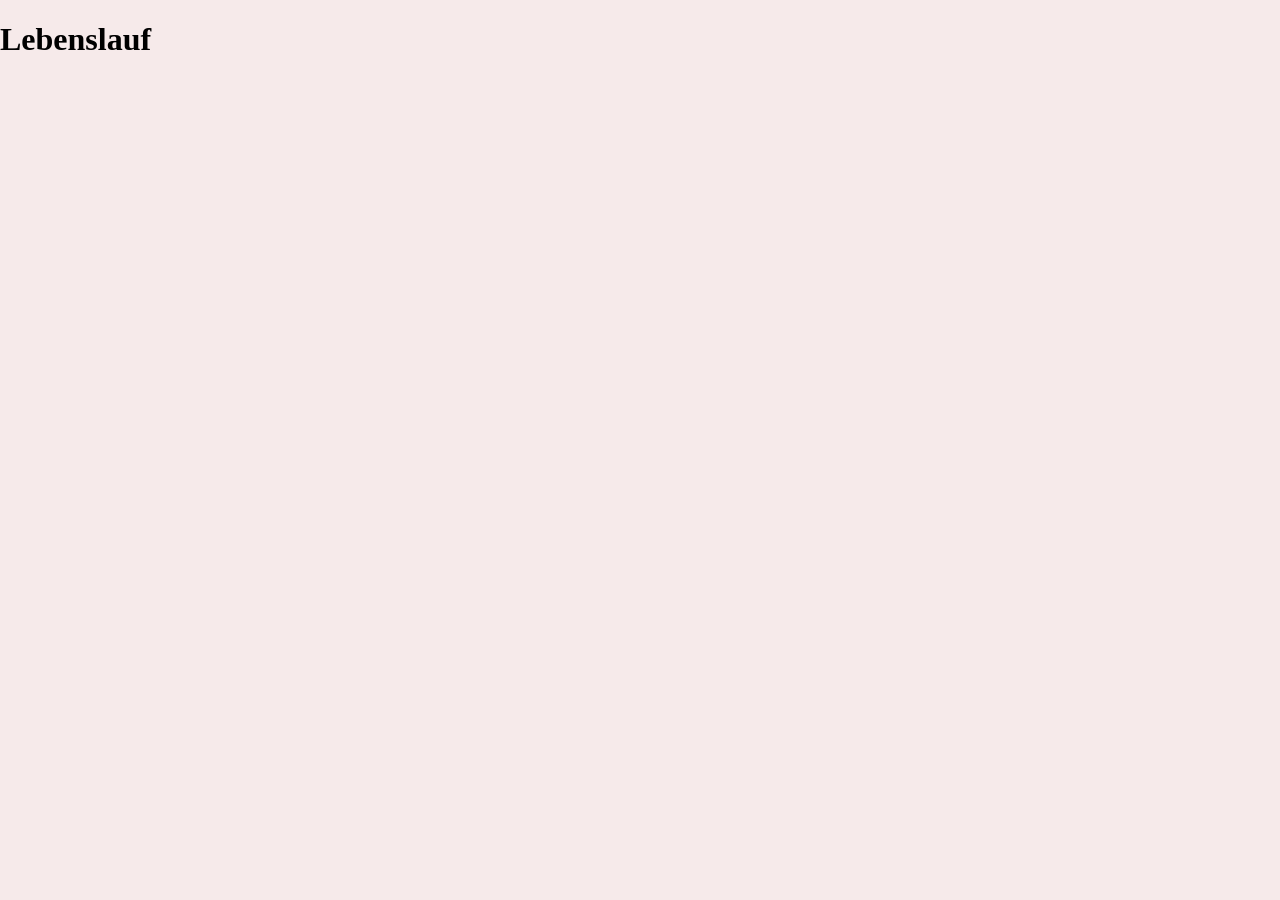
==== lebenslauf.html @ 899abc7a "Initial commit" ====
<!DOCTYPE html>
<html lang="de">

<head>
    <meta charset="UTF-8">
    <meta name="viewport" content="width=device-width, initial-scale=1.0">
    <title>Emily Tholema – Portfolio</title>
    <link rel="stylesheet" href="style.css">
</head>

<body>
    <h1>Lebenslauf</h1>
</body>
---- style.css ----
body {
    margin: 0;
    background-color: #F6EAEA;
    overflow: hidden;
}

.scene {
    position: relative;
    width: 100%;
    height: 100vh;
    overflow: hidden;
}

.scene img {
    position: absolute;
}

.regal {
    width: 380px;
    left: 80px;
    bottom: 235px;
    z-index: 2;
}

.pflanze {
    width: 100px;
    top: 50px;
    left: 30%;
    z-index: 4;
}

.pinnwand {
    width: 400px;
    right: 150px;
    top: 75px;
    z-index: 1;
}

.lebenslauf {
    width: 90px;
    right: 420px;
    top: 100px;
    z-index: 3;
}

.uni {
    width: 200px;
    right: 170px;
    top: 235px;
    z-index: 3;
}

.screen {
    width: 310px;
    left: 45%;
    bottom: 220px;
    z-index: 2;
}

.line {
    position: absolute;
    left: 0;
    right: 0;
    top: 59%;
    height: 2px;
    background-color: #3a3333;
    z-index: 0;
}

.tisch {
    position: absolute;
    left: 590px;
    right: 430px;
    bottom: 213px;
    height: 8px;
    background-color: rgba(113, 76, 57, 0.6);
    border-radius: 10px;
    z-index: 1;
}
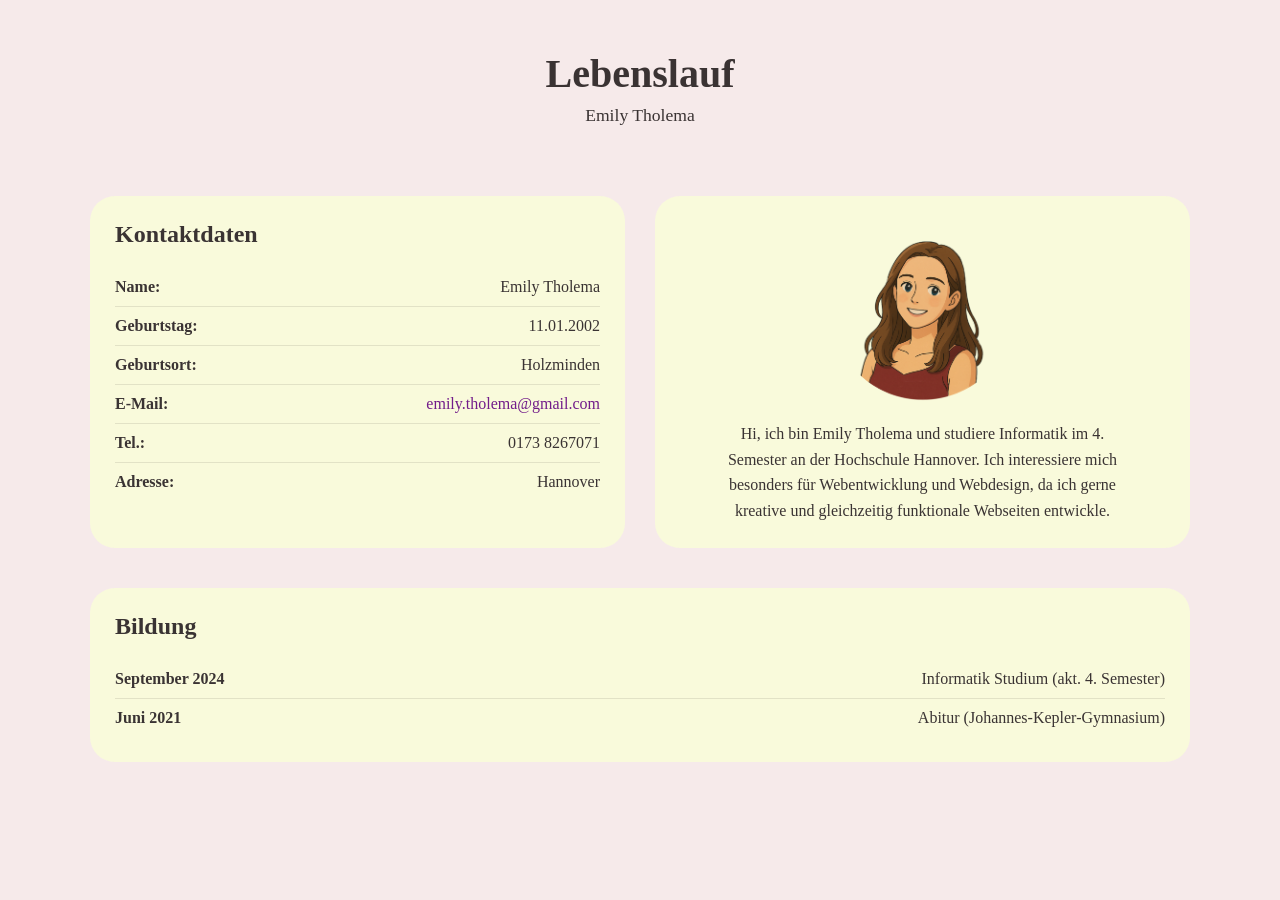
==== commit 54b7c636: "update" ====
--- a/lebenslauf.html
+++ b/lebenslauf.html
@@ -1,13 +1,74 @@
 <!DOCTYPE html>
 <html lang="de">
-
 <head>
     <meta charset="UTF-8">
     <meta name="viewport" content="width=device-width, initial-scale=1.0">
     <title>Emily Tholema – Portfolio</title>
     <link rel="stylesheet" href="style.css">
 </head>
+<body class="lebenslauf-seite">
 
-<body>
-    <h1>Lebenslauf</h1>
-</body>+    <header class="header-lebenslauf">
+        <h1>Lebenslauf</h1>
+        <p>Emily Tholema</p>
+    </header>
+
+    <section class="container-oben">
+        <div class="karte kontaktdaten">
+            <h2>Kontaktdaten</h2>
+
+            <div class="kontakt-zeile">
+                <p class="label">Name:</p>
+                <p>Emily Tholema</p>
+            </div>
+
+            <div class="kontakt-zeile">
+                <p class="label">Geburtstag:</p>
+                <p>11.01.2002</p>
+            </div>
+
+            <div class="kontakt-zeile">
+                <p class="label">Geburtsort:</p>
+                <p>Holzminden</p>
+            </div>
+
+            <div class="kontakt-zeile">
+                <p class="label">E-Mail:</p>
+                <a href="mailto:emily.tholema@gmail.com">emily.tholema@gmail.com</a>
+            </div>
+
+            <div class="kontakt-zeile">
+                <p class="label">Tel.:</p>
+                <p>0173 8267071</p>
+            </div>
+
+            <div class="kontakt-zeile">
+                <p class="label">Adresse:</p>
+                <address>Hannover</address>
+            </div>
+        </div>
+
+        <div class="karte profil-box">
+            <img src="./images/Emily.png" alt="Cartoon-Bild von Emily">
+            <p>
+                Hi, ich bin Emily Tholema und studiere Informatik im 4. Semester an der Hochschule Hannover.
+                Ich interessiere mich besonders für Webentwicklung und Webdesign, da ich gerne kreative und gleichzeitig funktionale Webseiten entwickle.
+            </p>
+        </div>
+    </section>
+
+    <section class="bildung">
+        <h2>Bildung</h2>
+        <div class="kontakt-zeile">
+            <p class="label">September 2024</p>
+            <p>Informatik Studium (akt. 4. Semester)</p>
+        </div>
+        <div class="kontakt-zeile">
+            <p class="label">Juni 2021</p>
+            <p>Abitur (Johannes-Kepler-Gymnasium)</p>
+        </div>
+
+    </section>
+
+</body>
+</html>
--- a/style.css
+++ b/style.css
@@ -1,79 +1,236 @@
+/* Allgemein */
 body {
     margin: 0;
     background-color: #F6EAEA;
+    font-family: "Kannada MN", serif;
+    color: #3a3333;
+}
+
+h1, h2, p {
+    margin: 0;
+}
+
+a {
+    color: rgba(114, 28, 138, 1);
+    text-decoration: none;
+}
+
+a:hover {
+    text-decoration: underline;
+}
+
+/* Main-Page*/
+.home {
     overflow: hidden;
+}
+
+.container {
+    width: 100%;
+    height: 100vh;
+    display: flex;
+    justify-content: center;
+    align-items: center;
 }
 
 .scene {
     position: relative;
-    width: 100%;
-    height: 100vh;
-    overflow: hidden;
-}
-
+    width: min(100vw, calc(100vh * 1200 / 700));
+    aspect-ratio: 1200 / 700;
+}
+
+/* alle Bilder */
 .scene img {
     position: absolute;
-}
-
+    height: auto;
+    max-width: 100%;
+    display: block;
+}
+
+/* Regal */
 .regal {
-    width: 380px;
-    left: 80px;
-    bottom: 235px;
+    width: 31%;
+    left: 4%;
+    bottom: 29%;
     z-index: 2;
 }
 
+/* Pflanze */
 .pflanze {
-    width: 100px;
-    top: 50px;
+    width: 8%;
+    top: 7%;
     left: 30%;
     z-index: 4;
 }
 
+/* Pinnwand */
 .pinnwand {
-    width: 400px;
-    right: 150px;
-    top: 75px;
+    width: 28%;
+    right: 7%;
+    top: 10%;
     z-index: 1;
 }
 
+/* Lebenslauf */
 .lebenslauf {
-    width: 90px;
-    right: 420px;
-    top: 100px;
+    width: 6%;
+    right: 26%;
+    top: 14%;
     z-index: 3;
 }
 
+/* Uni */
 .uni {
-    width: 200px;
-    right: 170px;
-    top: 235px;
+    width: 14%;
+    right: 8.5%;
+    top: 28%;
     z-index: 3;
 }
 
+/* Bildschirm */
 .screen {
-    width: 310px;
-    left: 45%;
-    bottom: 220px;
+    width: 25%;
+    left: 44%;
+    bottom: 25%;
     z-index: 2;
 }
 
+/* Linie */
 .line {
     position: absolute;
     left: 0;
     right: 0;
-    top: 59%;
-    height: 2px;
+    top: 60%;
+    height: 0.3%;
     background-color: #3a3333;
     z-index: 0;
 }
 
+/* Tisch */
 .tisch {
     position: absolute;
-    left: 590px;
-    right: 430px;
-    bottom: 213px;
-    height: 8px;
+    left: 40%;
+    right: 26%;
+    bottom: 24%;
+    height: 1%;
     background-color: rgba(113, 76, 57, 0.6);
     border-radius: 10px;
     z-index: 1;
 }
+
+/* Lebenslauf-Seite */
+.lebenslauf-seite {
+    overflow-x: hidden;
+}
+
+.lebenslauf-seite h2 {
+    margin-bottom: 20px;
+    font-size: 1.5rem;
+}
+
+/* Header */
+.header-lebenslauf {
+    text-align: center;
+    padding: 50px 20px 70px;
+}
+
+.header-lebenslauf h1 {
+    font-size: 2.5rem;
+    margin-bottom: 8px;
+}
+
+.header-lebenslauf p {
+    font-size: 1.1rem;
+}
+
+/* Oberer Bereich */
+.container-oben {
+    width: min(1100px, 90%);
+    margin: 0 auto 40px;
+    display: flex;
+    gap: 30px;
+    align-items: stretch;
+}
+
+/* Gemeinsamer Kartenstil */
+.karte {
+    background-color: rgba(250, 255, 214, 0.76);
+    border-radius: 25px;
+    padding: 25px;
+    box-sizing: border-box;
+}
+
+/* Linke Karte */
+.kontaktdaten {
+    flex: 1;
+}
+
+.kontakt-zeile {
+    display: flex;
+    justify-content: space-between;
+    gap: 20px;
+    padding: 10px 0;
+    border-bottom: 1px solid rgba(58, 51, 51, 0.12);
+}
+
+.kontakt-zeile:last-child {
+    border-bottom: none;
+}
+
+.label {
+    font-weight: bold;
+    min-width: 120px;
+}
+
+.kontaktdaten address {
+    font-style: normal;
+}
+
+/* Rechte Karte */
+.profil-box {
+    flex: 1;
+    display: flex;
+    flex-direction: column;
+    align-items: center;
+    text-align: center;
+}
+
+.profil-box img {
+    width: 180px;
+    height: 180px;
+    object-fit: cover;
+    border-radius: 50%;
+    margin-bottom: 20px;
+    display: block;
+}
+
+.profil-box p {
+    max-width: 420px;
+    line-height: 1.6;
+}
+
+/* Bildung */
+.bildung {
+    width: min(1100px, 90%);
+    margin: 0 auto 40px;
+    background-color: rgba(250, 255, 214, 0.76);
+    border-radius: 25px;
+    padding: 25px;
+    box-sizing: border-box;
+}
+
+
+/* Responsive */
+@media (max-width: 800px) {
+    .container-oben {
+        flex-direction: column;
+    }
+
+    .kontakt-zeile {
+        flex-direction: column;
+        gap: 6px;
+    }
+
+    .label {
+        min-width: unset;
+    }
+}
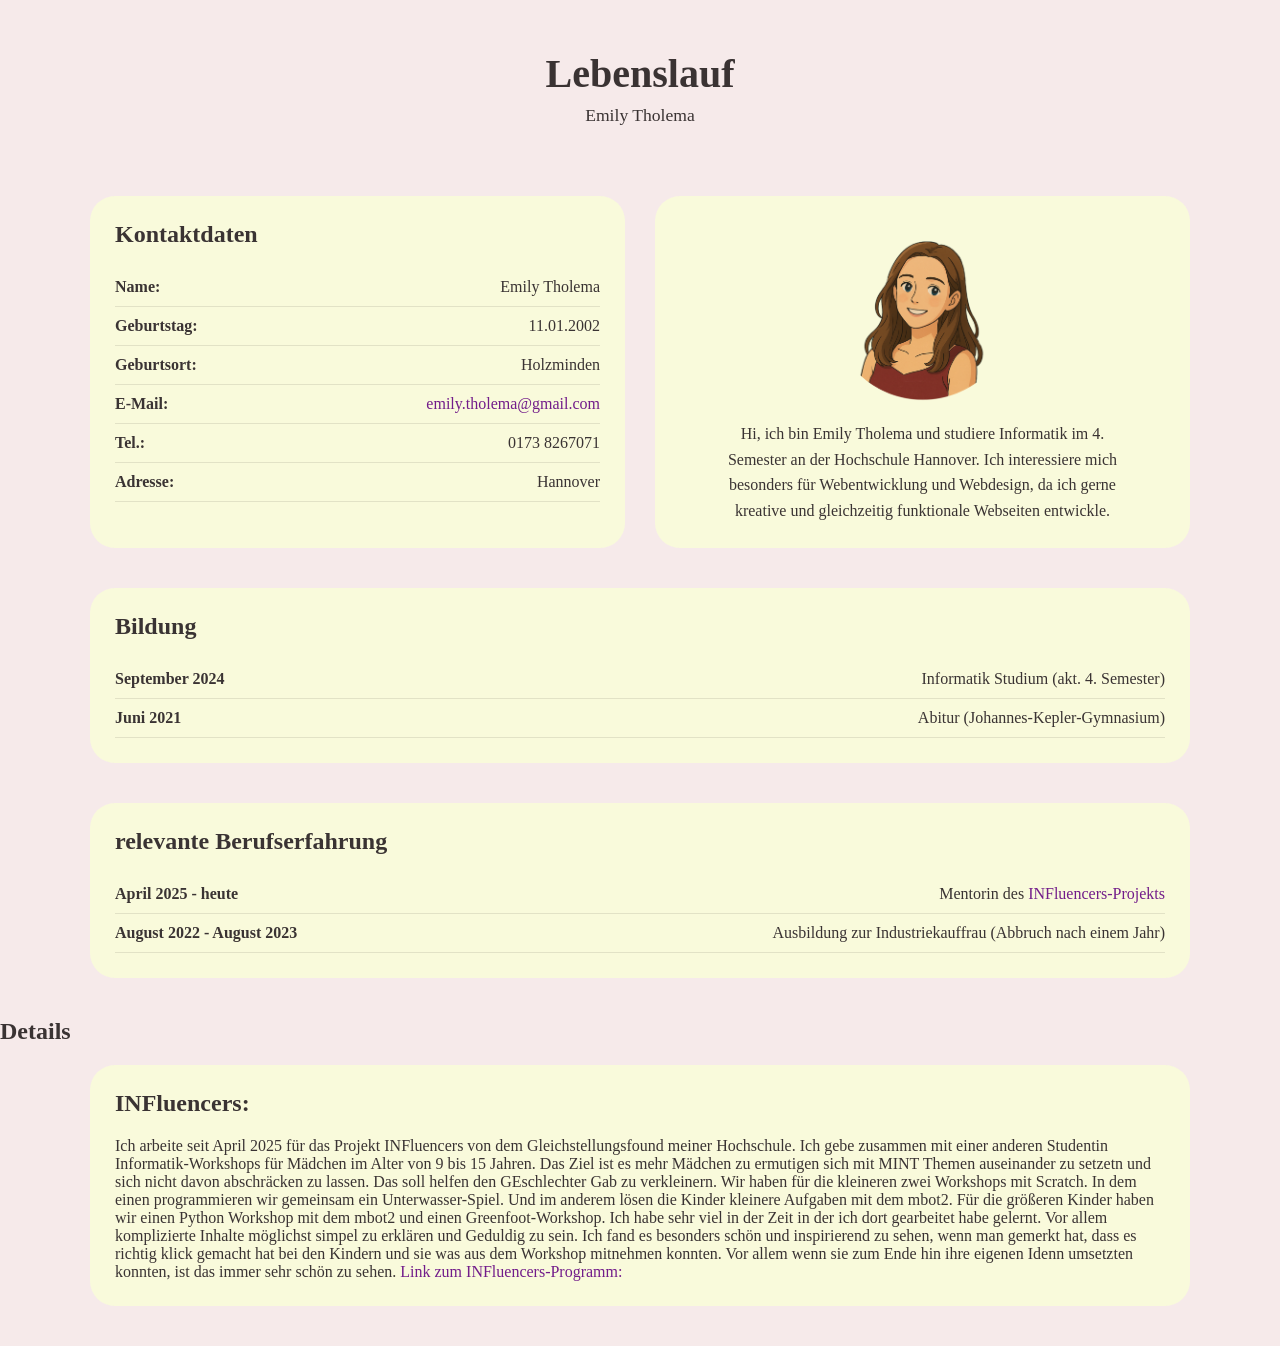
==== commit a0c00111: "update" ====
--- a/lebenslauf.html
+++ b/lebenslauf.html
@@ -17,32 +17,32 @@
         <div class="karte kontaktdaten">
             <h2>Kontaktdaten</h2>
 
-            <div class="kontakt-zeile">
+            <div class="lebenslauf-zeile">
                 <p class="label">Name:</p>
                 <p>Emily Tholema</p>
             </div>
 
-            <div class="kontakt-zeile">
+            <div class="lebenslauf-zeile">
                 <p class="label">Geburtstag:</p>
                 <p>11.01.2002</p>
             </div>
 
-            <div class="kontakt-zeile">
+            <div class="lebenslauf-zeile">
                 <p class="label">Geburtsort:</p>
                 <p>Holzminden</p>
             </div>
 
-            <div class="kontakt-zeile">
+            <div class="lebenslauf-zeile">
                 <p class="label">E-Mail:</p>
                 <a href="mailto:emily.tholema@gmail.com">emily.tholema@gmail.com</a>
             </div>
 
-            <div class="kontakt-zeile">
+            <div class="lebenslauf-zeile">
                 <p class="label">Tel.:</p>
                 <p>0173 8267071</p>
             </div>
 
-            <div class="kontakt-zeile">
+            <div class="lebenslauf-zeile">
                 <p class="label">Adresse:</p>
                 <address>Hannover</address>
             </div>
@@ -57,18 +57,55 @@
         </div>
     </section>
 
-    <section class="bildung">
+    <!-- Bildung -->
+    <section class="container-unten">
         <h2>Bildung</h2>
-        <div class="kontakt-zeile">
+        <div class="lebenslauf-zeile">
             <p class="label">September 2024</p>
             <p>Informatik Studium (akt. 4. Semester)</p>
         </div>
-        <div class="kontakt-zeile">
+        <div class="lebenslauf-zeile">
             <p class="label">Juni 2021</p>
             <p>Abitur (Johannes-Kepler-Gymnasium)</p>
         </div>
 
     </section>
 
+    <!-- Berufserfahrung -->
+     <section class="container-unten">
+        <h2>relevante Berufserfahrung</h2>
+        <div class="lebenslauf-zeile">
+            <p class="label">April 2025 - heute</p>
+            <p>Mentorin des <a href="#INFla">INFluencers-Projekts</a></p>
+        </div>
+        <div class="lebenslauf-zeile">
+            <p class="label">August 2022 - August 2023</p>
+            <p>Ausbildung zur Industriekauffrau (Abbruch nach einem Jahr)</p>
+        </div>
+     </section>
+
+     <!-- Details -->
+      <h2 class="details">Details</h2>
+      <section class="container-unten">
+        <h2>INFluencers:</h2>
+        <p>Ich arbeite seit April 2025 für das Projekt INFluencers von dem Gleichstellungsfound meiner Hochschule.
+
+Ich gebe zusammen mit einer anderen Studentin Informatik-Workshops für Mädchen im Alter von 9 bis 15 Jahren.
+Das Ziel ist es mehr Mädchen zu ermutigen sich mit MINT Themen auseinander zu setzetn und sich nicht davon abschräcken zu lassen.
+
+Das soll helfen den GEschlechter Gab zu verkleinern. 
+
+Wir haben für die kleineren zwei Workshops mit Scratch. In dem einen programmieren wir gemeinsam ein Unterwasser-Spiel. Und im anderem lösen die Kinder kleinere Aufgaben mit dem mbot2. 
+
+Für die größeren Kinder haben wir einen Python Workshop mit dem mbot2 und einen Greenfoot-Workshop.
+
+Ich habe sehr viel in der Zeit in der ich dort gearbeitet habe gelernt. Vor allem komplizierte Inhalte möglichst simpel zu erklären und Geduldig zu sein.
+
+Ich fand es besonders schön und inspirierend zu sehen, wenn man gemerkt hat, dass es richtig klick gemacht hat bei den Kindern und sie was aus dem Workshop mitnehmen konnten. Vor allem wenn sie zum Ende hin ihre eigenen Idenn umsetzten konnten, ist das immer sehr schön zu sehen.
+
+<a href="https://f4.hs-hannover.de/ueber-uns/initiativen/influencers-mentorinnenprogramm">Link zum INFluencers-Programm:</a></p>
+
+      </section>
+
 </body>
 </html>
--- a/style.css
+++ b/style.css
@@ -127,6 +127,14 @@
     font-size: 1.5rem;
 }
 
+.lebenslauf-zeile {
+    display: flex;
+    justify-content: space-between;
+    gap: 20px;
+    padding: 10px 0;
+    border-bottom: 1px solid rgba(58, 51, 51, 0.12);
+}
+
 /* Header */
 .header-lebenslauf {
     text-align: center;
@@ -164,13 +172,7 @@
     flex: 1;
 }
 
-.kontakt-zeile {
-    display: flex;
-    justify-content: space-between;
-    gap: 20px;
-    padding: 10px 0;
-    border-bottom: 1px solid rgba(58, 51, 51, 0.12);
-}
+
 
 .kontakt-zeile:last-child {
     border-bottom: none;
@@ -208,8 +210,8 @@
     line-height: 1.6;
 }
 
-/* Bildung */
-.bildung {
+/* Unterer Bereich */
+.container-unten {
     width: min(1100px, 90%);
     margin: 0 auto 40px;
     background-color: rgba(250, 255, 214, 0.76);
@@ -218,6 +220,12 @@
     box-sizing: border-box;
 }
 
+/* Details */
+.details > h2 {
+    text-align: center;
+    margin-top: 20px;
+}
+
 
 /* Responsive */
 @media (max-width: 800px) {
@@ -233,4 +241,5 @@
     .label {
         min-width: unset;
     }
-}+}
+
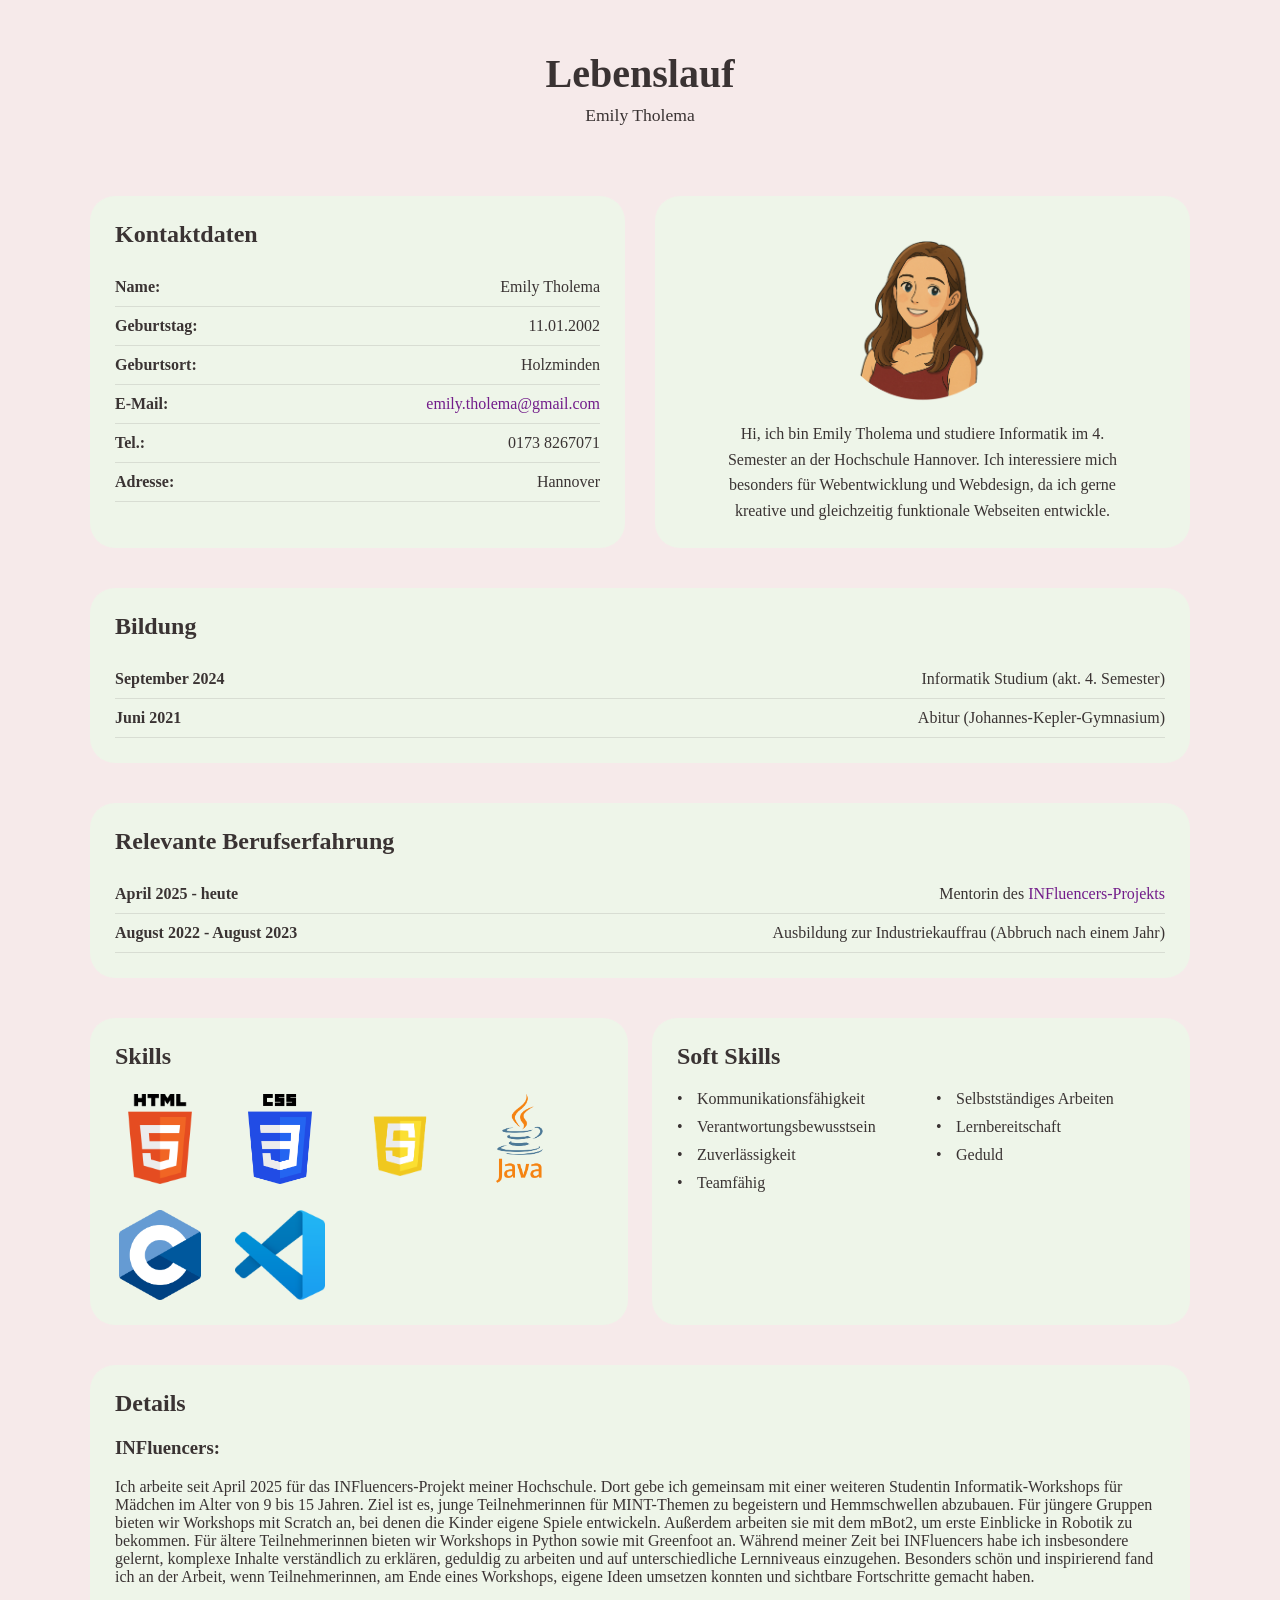
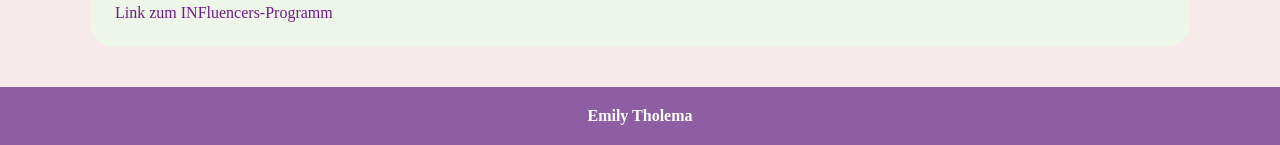
==== commit d05d88c3: "update" ====
--- a/lebenslauf.html
+++ b/lebenslauf.html
@@ -1,11 +1,13 @@
 <!DOCTYPE html>
 <html lang="de">
+
 <head>
     <meta charset="UTF-8">
     <meta name="viewport" content="width=device-width, initial-scale=1.0">
     <title>Emily Tholema – Portfolio</title>
     <link rel="stylesheet" href="style.css">
 </head>
+
 <body class="lebenslauf-seite">
 
     <header class="header-lebenslauf">
@@ -14,7 +16,7 @@
     </header>
 
     <section class="container-oben">
-        <div class="karte kontaktdaten">
+        <div class="box kontaktdaten">
             <h2>Kontaktdaten</h2>
 
             <div class="lebenslauf-zeile">
@@ -48,11 +50,12 @@
             </div>
         </div>
 
-        <div class="karte profil-box">
+        <div class="box profil">
             <img src="./images/Emily.png" alt="Cartoon-Bild von Emily">
             <p>
                 Hi, ich bin Emily Tholema und studiere Informatik im 4. Semester an der Hochschule Hannover.
-                Ich interessiere mich besonders für Webentwicklung und Webdesign, da ich gerne kreative und gleichzeitig funktionale Webseiten entwickle.
+                Ich interessiere mich besonders für Webentwicklung und Webdesign, da ich gerne kreative und gleichzeitig
+                funktionale Webseiten entwickle.
             </p>
         </div>
     </section>
@@ -72,8 +75,8 @@
     </section>
 
     <!-- Berufserfahrung -->
-     <section class="container-unten">
-        <h2>relevante Berufserfahrung</h2>
+    <section class="container-unten">
+        <h2>Relevante Berufserfahrung</h2>
         <div class="lebenslauf-zeile">
             <p class="label">April 2025 - heute</p>
             <p>Mentorin des <a href="#INFla">INFluencers-Projekts</a></p>
@@ -82,30 +85,70 @@
             <p class="label">August 2022 - August 2023</p>
             <p>Ausbildung zur Industriekauffrau (Abbruch nach einem Jahr)</p>
         </div>
-     </section>
+    </section>
 
-     <!-- Details -->
-      <h2 class="details">Details</h2>
-      <section class="container-unten">
-        <h2>INFluencers:</h2>
-        <p>Ich arbeite seit April 2025 für das Projekt INFluencers von dem Gleichstellungsfound meiner Hochschule.
+    <!-- Skills -->
+    <section class="container-skills">
+        <div class="box skills">
+            <h2>Skills</h2>
 
-Ich gebe zusammen mit einer anderen Studentin Informatik-Workshops für Mädchen im Alter von 9 bis 15 Jahren.
-Das Ziel ist es mehr Mädchen zu ermutigen sich mit MINT Themen auseinander zu setzetn und sich nicht davon abschräcken zu lassen.
+            <div class="skills-icons">
+                <img src="./images/html.png" alt="HTML">
+                <img src="./images/css.png" alt="CSS">
+                <img src="./images/js.png" alt="JavaScript">
+                <img src="./images/java.png" alt="Java">
+                <img src="./images/c.png" alt="C">
+                <img src="./images/vs_code.png" alt="VS Code">
+            </div>
+        </div>
 
-Das soll helfen den GEschlechter Gab zu verkleinern. 
+        <div class="box softskills">
+            <h2>Soft Skills</h2>
+            <ul>
+                <li>Kommunikationsfähigkeit</li>
+                <li>Selbstständiges Arbeiten</li>
+                <li>Verantwortungsbewusstsein</li>
+                <li>Lernbereitschaft</li>
+                <li>Zuverlässigkeit</li>
+                <li>Geduld</li>
+                <li>Teamfähig</li>
+            </ul>
+        </div>
+    </section>
 
-Wir haben für die kleineren zwei Workshops mit Scratch. In dem einen programmieren wir gemeinsam ein Unterwasser-Spiel. Und im anderem lösen die Kinder kleinere Aufgaben mit dem mbot2. 
+    <!-- Details -->
+    <section class="container-unten">
+        <h2>Details</h2>
+        <h3 id="INFla">INFluencers:</h3>
+        <p>Ich arbeite seit April 2025 für das INFluencers-Projekt meiner Hochschule.
 
-Für die größeren Kinder haben wir einen Python Workshop mit dem mbot2 und einen Greenfoot-Workshop.
+            Dort gebe ich gemeinsam mit einer weiteren Studentin Informatik-Workshops für Mädchen im Alter von 9 bis 15
+            Jahren.
+            Ziel ist es, junge Teilnehmerinnen für MINT-Themen zu begeistern und Hemmschwellen abzubauen.
 
-Ich habe sehr viel in der Zeit in der ich dort gearbeitet habe gelernt. Vor allem komplizierte Inhalte möglichst simpel zu erklären und Geduldig zu sein.
+            Für jüngere Gruppen bieten wir Workshops mit Scratch an, bei denen die Kinder eigene Spiele entwickeln.
+            Außerdem arbeiten sie mit dem mBot2, um erste Einblicke in Robotik zu bekommen.
 
-Ich fand es besonders schön und inspirierend zu sehen, wenn man gemerkt hat, dass es richtig klick gemacht hat bei den Kindern und sie was aus dem Workshop mitnehmen konnten. Vor allem wenn sie zum Ende hin ihre eigenen Idenn umsetzten konnten, ist das immer sehr schön zu sehen.
+            Für ältere Teilnehmerinnen bieten wir Workshops in Python sowie mit Greenfoot an.
 
-<a href="https://f4.hs-hannover.de/ueber-uns/initiativen/influencers-mentorinnenprogramm">Link zum INFluencers-Programm:</a></p>
+            Während meiner Zeit bei INFluencers habe ich insbesondere gelernt, komplexe Inhalte verständlich zu
+            erklären, geduldig zu arbeiten
+            und auf unterschiedliche Lernniveaus einzugehen.
 
-      </section>
+            Besonders schön und inspirierend fand ich an der Arbeit, wenn Teilnehmerinnen, am Ende eines Workshops,
+            eigene Ideen umsetzen konnten und sichtbare Fortschritte gemacht haben.</p>
+        <br>
+        <p>
+            <a href="https://f4.hs-hannover.de/ueber-uns/initiativen/influencers-mentorinnenprogramm">Link zum
+                INFluencers-Programm</a>
+        </p>
+
+    </section>
+
+    <footer>
+        <p><b>Emily Tholema</b></p>
+    </footer>
 
 </body>
+
 </html>
--- a/style.css
+++ b/style.css
@@ -6,7 +6,9 @@
     color: #3a3333;
 }
 
-h1, h2, p {
+h1,
+h2,
+p {
     margin: 0;
 }
 
@@ -18,6 +20,17 @@
 a:hover {
     text-decoration: underline;
 }
+
+/* Footer */
+footer {
+    text-align: center;
+background-color: #8E5EA2;
+color: white;
+        padding: 20px;
+    margin-top: 40px;
+}
+
+
 
 /* Main-Page*/
 .home {
@@ -159,9 +172,9 @@
     align-items: stretch;
 }
 
-/* Gemeinsamer Kartenstil */
-.karte {
-    background-color: rgba(250, 255, 214, 0.76);
+/* Gemeinsamer Boxstil */
+.box {
+    background-color: #EEF5E9;
     border-radius: 25px;
     padding: 25px;
     box-sizing: border-box;
@@ -172,8 +185,6 @@
     flex: 1;
 }
 
-
-
 .kontakt-zeile:last-child {
     border-bottom: none;
 }
@@ -188,7 +199,7 @@
 }
 
 /* Rechte Karte */
-.profil-box {
+.profil {
     flex: 1;
     display: flex;
     flex-direction: column;
@@ -196,7 +207,7 @@
     text-align: center;
 }
 
-.profil-box img {
+.profil img {
     width: 180px;
     height: 180px;
     object-fit: cover;
@@ -205,7 +216,7 @@
     display: block;
 }
 
-.profil-box p {
+.profil p {
     max-width: 420px;
     line-height: 1.6;
 }
@@ -214,17 +225,88 @@
 .container-unten {
     width: min(1100px, 90%);
     margin: 0 auto 40px;
-    background-color: rgba(250, 255, 214, 0.76);
+    background-color: #EEF5E9;
     border-radius: 25px;
     padding: 25px;
     box-sizing: border-box;
 }
 
-/* Details */
-.details > h2 {
-    text-align: center;
+/* Skills */
+
+.container-skills {
+    width: min(1100px, 90%);
+    margin: 0 auto 40px;
+    display: flex;
+    gap: 24px;
+    align-items: stretch;
+}
+
+.skills-icons {
+    display: grid;
+    grid-template-columns: repeat(4, 90px);
+    gap: 26px 30px;
+    margin-top: 24px;
+    align-items: center;
+}
+
+.skills-icons img {
+    width: 90px;
+    height: 90px;
+    object-fit: contain;
+    display: block;
+}
+
+
+.skills {
+    flex: 1;
+}
+
+.softskills {
+    flex: 1;
+}
+.softskills ul {
+    display: grid;
+    grid-template-columns: 1fr 1fr;
+    gap: 10px 30px;
     margin-top: 20px;
-}
+    padding-left: 0;
+}
+
+.softskills li {
+    list-style: none;
+    position: relative;
+    padding-left: 20px;
+}
+
+.softskills li::before {
+    content: "•";
+    position: absolute;
+    left: 0;
+}
+
+
+/* Uni-Seite */
+.uni-seite {
+    overflow-x: hidden;
+}
+
+.uni-seite h2 {
+    margin-bottom: 20px;
+    font-size: 1.5rem;
+}
+
+.header-uni {
+        width: min(1100px, 90%);
+    margin: 0 auto 40px;
+    display: flex;
+    gap: 30px;
+    align-items: stretch;
+}
+
+.header-uni h1 {
+    margin-top: 100px;
+}
+
 
 
 /* Responsive */
@@ -241,5 +323,13 @@
     .label {
         min-width: unset;
     }
-}
-
+    
+    .container-skills {
+        flex-direction: column;
+    }
+
+    .skills-icons {
+        grid-template-columns: repeat(3, 80px);
+        gap: 20px;
+    }
+}
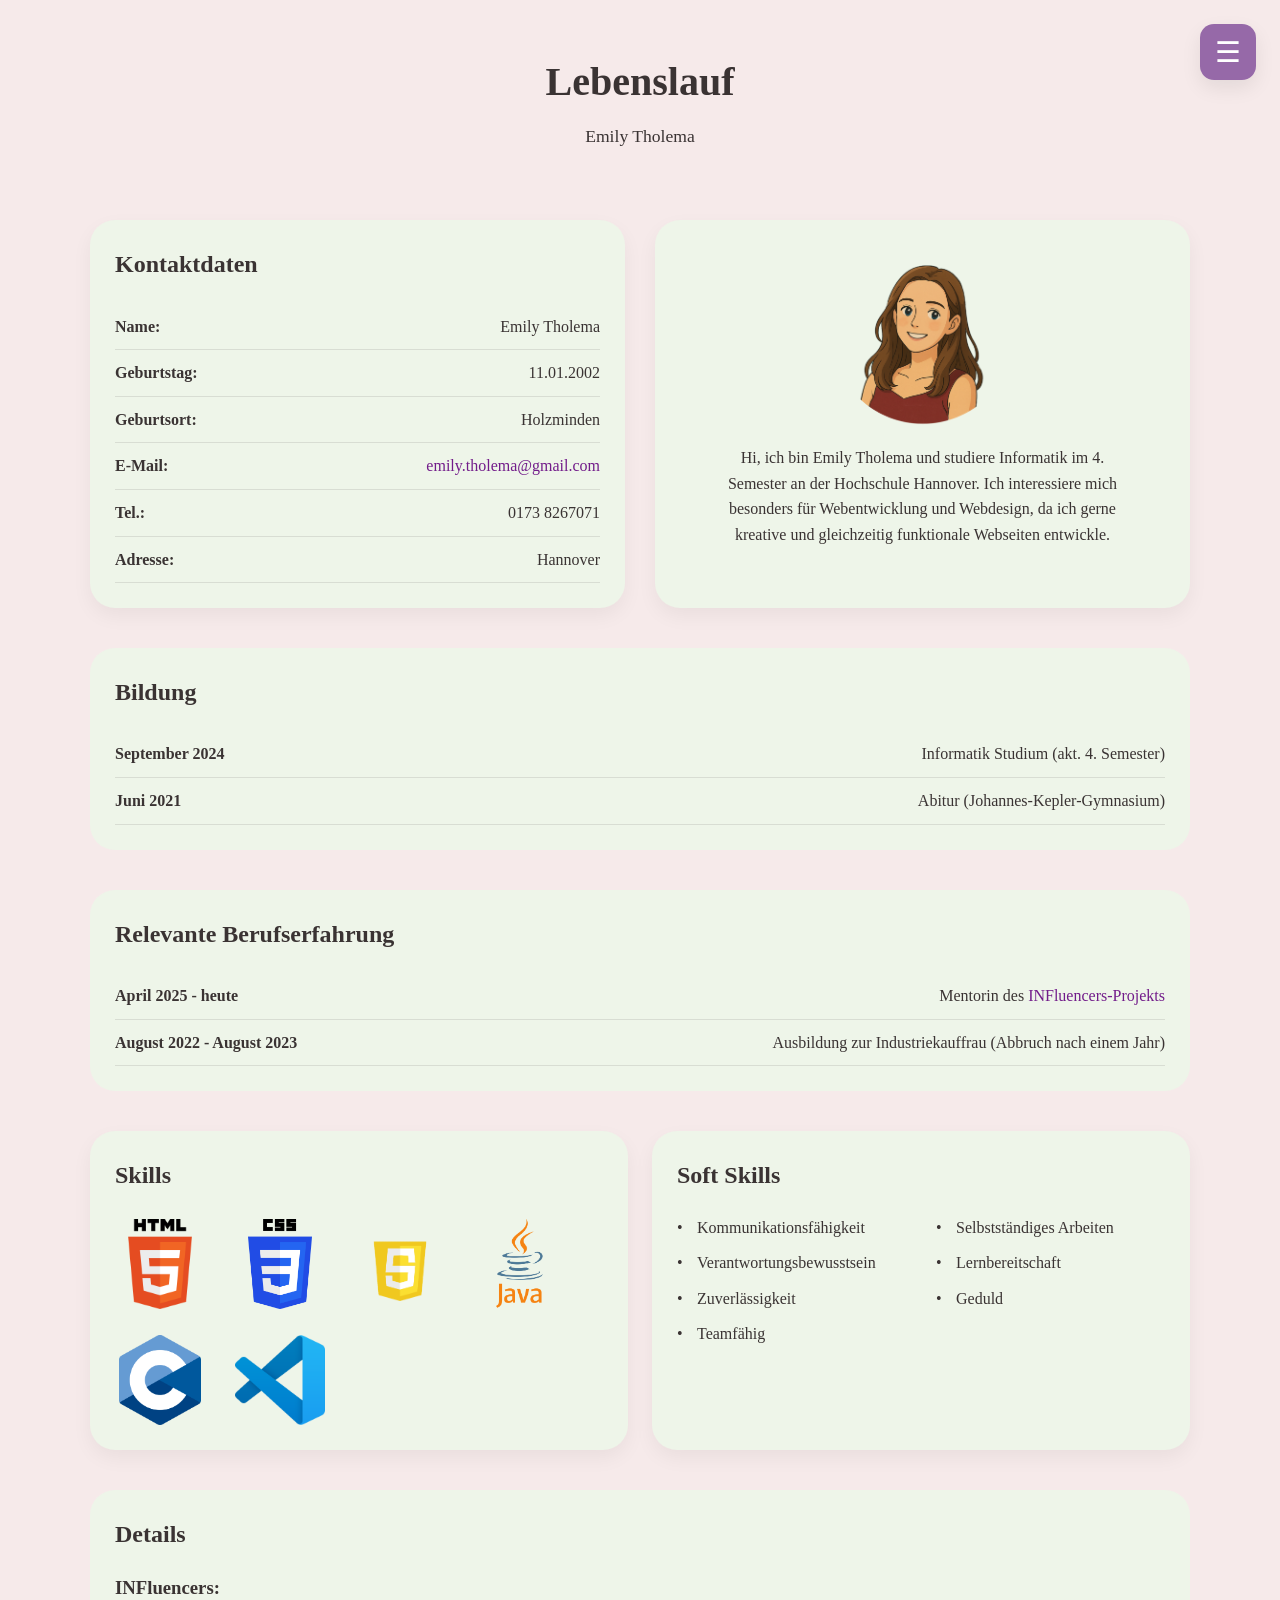
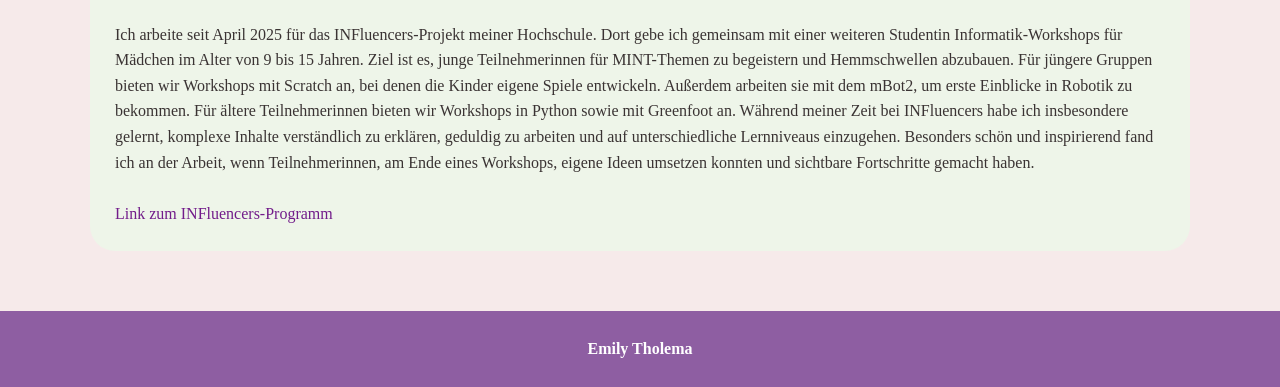
==== commit 8b4d7a65: "update" ====
--- a/lebenslauf.html
+++ b/lebenslauf.html
@@ -9,7 +9,17 @@
 </head>
 
 <body class="lebenslauf-seite">
+<div class="menu-container">
+    <button class="menu-button" id="menuButton" aria-label="Menü öffnen">
+        ☰
+    </button>
 
+    <div class="menu-dropdown" id="menuDropdown">
+        <a href="./index.html">Startseite</a>
+        <a href="./uni.html">Meine Hochschule</a>
+        <a href="./persönlich.html">Persönliches</a>
+    </div>
+</div>
     <header class="header-lebenslauf">
         <h1>Lebenslauf</h1>
         <p>Emily Tholema</p>
@@ -148,7 +158,22 @@
     <footer>
         <p><b>Emily Tholema</b></p>
     </footer>
+<script>
+    const menuButton = document.getElementById("menuButton");
+    const menuDropdown = document.getElementById("menuDropdown");
 
+    menuButton.addEventListener("click", () => {
+        menuDropdown.classList.toggle("open");
+    });
+
+    document.addEventListener("click", (event) => {
+        const isClickInside = document.querySelector(".menu-container").contains(event.target);
+
+        if (!isClickInside) {
+            menuDropdown.classList.remove("open");
+        }
+    });
+</script>
 </body>
 
 </html>
--- a/style.css
+++ b/style.css
@@ -1,9 +1,11 @@
 /* Allgemein */
+
 body {
     margin: 0;
     background-color: #F6EAEA;
     font-family: "Kannada MN", serif;
     color: #3a3333;
+    line-height: 1.6;
 }
 
 h1,
@@ -24,10 +26,11 @@
 /* Footer */
 footer {
     text-align: center;
-background-color: #8E5EA2;
-color: white;
-        padding: 20px;
-    margin-top: 40px;
+    background-color: #8E5EA2;
+    color: white;
+    padding: 25px;
+    margin-top: 60px;
+    font-size: 1rem;
 }
 
 
@@ -49,6 +52,81 @@
     position: relative;
     width: min(100vw, calc(100vh * 1200 / 700));
     aspect-ratio: 1200 / 700;
+}
+
+/* Menü oben rechts */
+.menu-container {
+    position: fixed;
+    top: 24px;
+    right: 24px;
+    z-index: 1000;
+}
+
+.menu-button {
+    width: 56px;
+    height: 56px;
+    border: none;
+    border-radius: 14px;
+    background-color: rgba(142, 94, 162, 0.92);
+    color: white;
+    font-size: 1.8rem;
+    display: flex;
+    align-items: center;
+    justify-content: center;
+    cursor: pointer;
+    box-shadow: 0 8px 20px rgba(0, 0, 0, 0.08);
+    transition: transform 0.2s ease, background-color 0.3s ease;
+}
+
+.menu-button:hover {
+    transform: translateY(-1px);
+    background-color: rgba(126, 79, 146, 0.96);
+}
+
+.menu-dropdown {
+    position: absolute;
+    top: 68px;
+    right: 0;
+    min-width: 220px;
+    padding: 10px;
+    border-radius: 18px;
+    background-color: rgba(255, 255, 255, 0.88);
+    backdrop-filter: blur(10px);
+    box-shadow: 0 14px 30px rgba(0, 0, 0, 0.10);
+
+    display: flex;
+    flex-direction: column;
+    gap: 0;
+
+    opacity: 0;
+    visibility: hidden;
+    transform: translateY(-8px);
+    transition: opacity 0.25s ease, transform 0.25s ease, visibility 0.25s ease;
+}
+
+.menu-dropdown.open {
+    opacity: 1;
+    visibility: visible;
+    transform: translateY(0);
+}
+
+.menu-dropdown a {
+    text-decoration: none;
+    color: #3a3333;
+    padding: 12px 14px;
+    font-size: 1.05rem;
+    display: block;
+        transition: background-color 0.2s ease;
+
+}
+
+/* 👉 Linie zwischen den Links */
+.menu-dropdown a:not(:last-child) {
+    border-bottom: 1px solid rgba(0, 0, 0, 0.08);
+}
+
+.menu-dropdown a:hover {
+    background-color: rgba(142, 94, 162, 0.10);
 }
 
 /* alle Bilder */
@@ -59,11 +137,20 @@
     display: block;
 }
 
+.klick {
+    transition: transform 0.3s ease;
+}
+
+.klick:hover {
+    transform: scale(1.1);
+    cursor: pointer;
+}
+
 /* Regal */
 .regal {
-    width: 31%;
-    left: 4%;
-    bottom: 29%;
+    width: 29%;
+    left: 1%;
+    bottom: 32%;
     z-index: 2;
 }
 
@@ -173,13 +260,13 @@
 }
 
 /* Gemeinsamer Boxstil */
+
 .box {
     background-color: #EEF5E9;
     border-radius: 25px;
     padding: 25px;
-    box-sizing: border-box;
-}
-
+    box-shadow: 0 8px 20px rgba(0,0,0,0.05);
+}
 /* Linke Karte */
 .kontaktdaten {
     flex: 1;
@@ -296,19 +383,225 @@
 }
 
 .header-uni {
-        width: min(1100px, 90%);
+    width: min(1100px, 90%);
+    margin: 80px auto 60px;
+    display: flex;
+    align-items: center;
+    gap: 60px;
+}
+
+.header-uni img {
+    width: 350px;
+    border-radius: 10px;
+}
+
+.header-uni h1 {
+    font-size: 2.2rem;
+    font-weight: normal;
+    margin: 0;
+}
+
+.uni-beschreibung {
+    width: min(1100px, 90%);
+    margin: 0 auto 80px;
+    font-size: 1.1rem;
+}
+
+.module {
+    width: min(1100px, 90%);
+    margin: 100px auto 80px;
+    display: flex;
+    gap: 40px;
+    align-items: flex-start;
+}
+
+.module h2 {
+    width: 100%;
+    margin-bottom: 20px;
+}
+
+.module p {
+    flex: 1;
+}
+
+.module div {
+    flex: 1;
+}
+
+.module img {
+    flex: 1.5;        /* 👉 Bild bekommt mehr Platz */
+    max-width: 600px; /* 👉 maximale Größe */
+    width: 100%;
+    border-radius: 10px;
+}
+
+.uni-fotos {
+    width: min(1100px, 90%);
+    margin: 150px auto 80px;
+
+    display: flex;
+    gap: 20px;
+
+    overflow-x: auto;      /* 👉 Scroll aktivieren */
+    padding-bottom: 10px;  /* Platz für Scrollbar */
+}
+
+.uni-fotos img {
+    flex: 0 0 auto;   /* 👉 verhindert schrumpfen */
+    width: 300px;     /* feste Breite */
+    height: 200px;
+    object-fit: cover;
+    border-radius: 10px;
+}
+
+/* Persönliches-Seite */
+.persoenlich-seite {
+    overflow-x: hidden;
+}
+
+.header-persoenlich {
+    width: min(1100px, 90%);
+    margin: 50px auto 70px;
+    position: relative;
+    display: flex;
+    justify-content: center;
+    align-items: center;
+}
+
+.header-persoenlich h1 {
+    font-size: 2.5rem;
+    font-weight: normal;
+    margin: 0;
+}
+
+.header-persoenlich img {
+    width: 110px;
+    height: 110px;
+    object-fit: cover;
+    border-radius: 50%;
+    position: absolute;
+    right: 0;
+    top: -10px;
+    background-color: white;
+}
+
+.persoenlich-einleitung {
+    width: min(900px, 90%);
+    margin: 0 auto 70px;
+    text-align: center;
+}
+
+.persoenlich-einleitung p {
+    font-size: 1.1rem;
+    margin-bottom: 28px;
+}
+
+.persoenlich-box {
+    width: min(1100px, 90%);
     margin: 0 auto 40px;
-    display: flex;
-    gap: 30px;
-    align-items: stretch;
-}
-
-.header-uni h1 {
-    margin-top: 100px;
-}
-
-
-
+    background-color: #EEF5E9;
+    border-radius: 25px;
+    padding: 38px 30px;
+}
+
+.persoenlich-box h2 {
+    font-size: 2rem;
+    margin-bottom: 30px;
+}
+
+.hobbies-box h2 {
+    font-size: 1.9rem;
+}
+
+.hobby-block {
+    margin-bottom: 28px;
+}
+
+.hobby-block h3 {
+    font-size: 1.5rem;
+    margin-bottom: 10px;
+}
+
+.hobby-block p {
+    font-size: 1.05rem;
+    max-width: 900px;
+}
+
+.sonstiges {
+    margin-top: 35px;
+    font-size: 1.05rem;
+}
+
+.programmieren-box h2 {
+    text-align: center;
+    max-width: 700px;
+    margin: 0 auto 40px;
+    line-height: 1.3;
+}
+
+.story-grid {
+    display: grid;
+    grid-template-columns: 1fr 1fr;
+    gap: 35px 40px;
+    align-items: center;
+}
+
+.story-text p {
+    font-size: 1.05rem;
+    margin-bottom: 18px;
+}
+
+.story-image img {
+    width: 100%;
+    max-width: 420px;
+    display: block;
+    border-radius: 6px;
+}
+
+.story-image {
+    display: flex;
+    justify-content: center;
+}
+
+/* Responsive */
+@media (max-width: 800px) {
+    .header-persoenlich {
+        justify-content: center;
+        padding-top: 20px;
+    }
+
+    .header-persoenlich img {
+        position: static;
+        margin-left: 20px;
+        width: 90px;
+        height: 90px;
+    }
+
+    .header-persoenlich {
+        flex-direction: column;
+        gap: 20px;
+    }
+
+    .persoenlich-box {
+        padding: 28px 20px;
+    }
+
+    .persoenlich-box h2 {
+        font-size: 1.6rem;
+    }
+
+    .hobby-block h3 {
+        font-size: 1.25rem;
+    }
+
+    .story-grid {
+        grid-template-columns: 1fr;
+    }
+
+    .story-image img {
+        max-width: 100%;
+    }
+}
 /* Responsive */
 @media (max-width: 800px) {
     .container-oben {
@@ -332,4 +625,17 @@
         grid-template-columns: repeat(3, 80px);
         gap: 20px;
     }
+
+        .header-uni {
+        flex-direction: column;
+        text-align: center;
+    }
+
+    .module {
+        flex-direction: column;
+    }
+
+    .module img {
+        max-width: 100%;
+    }
 }
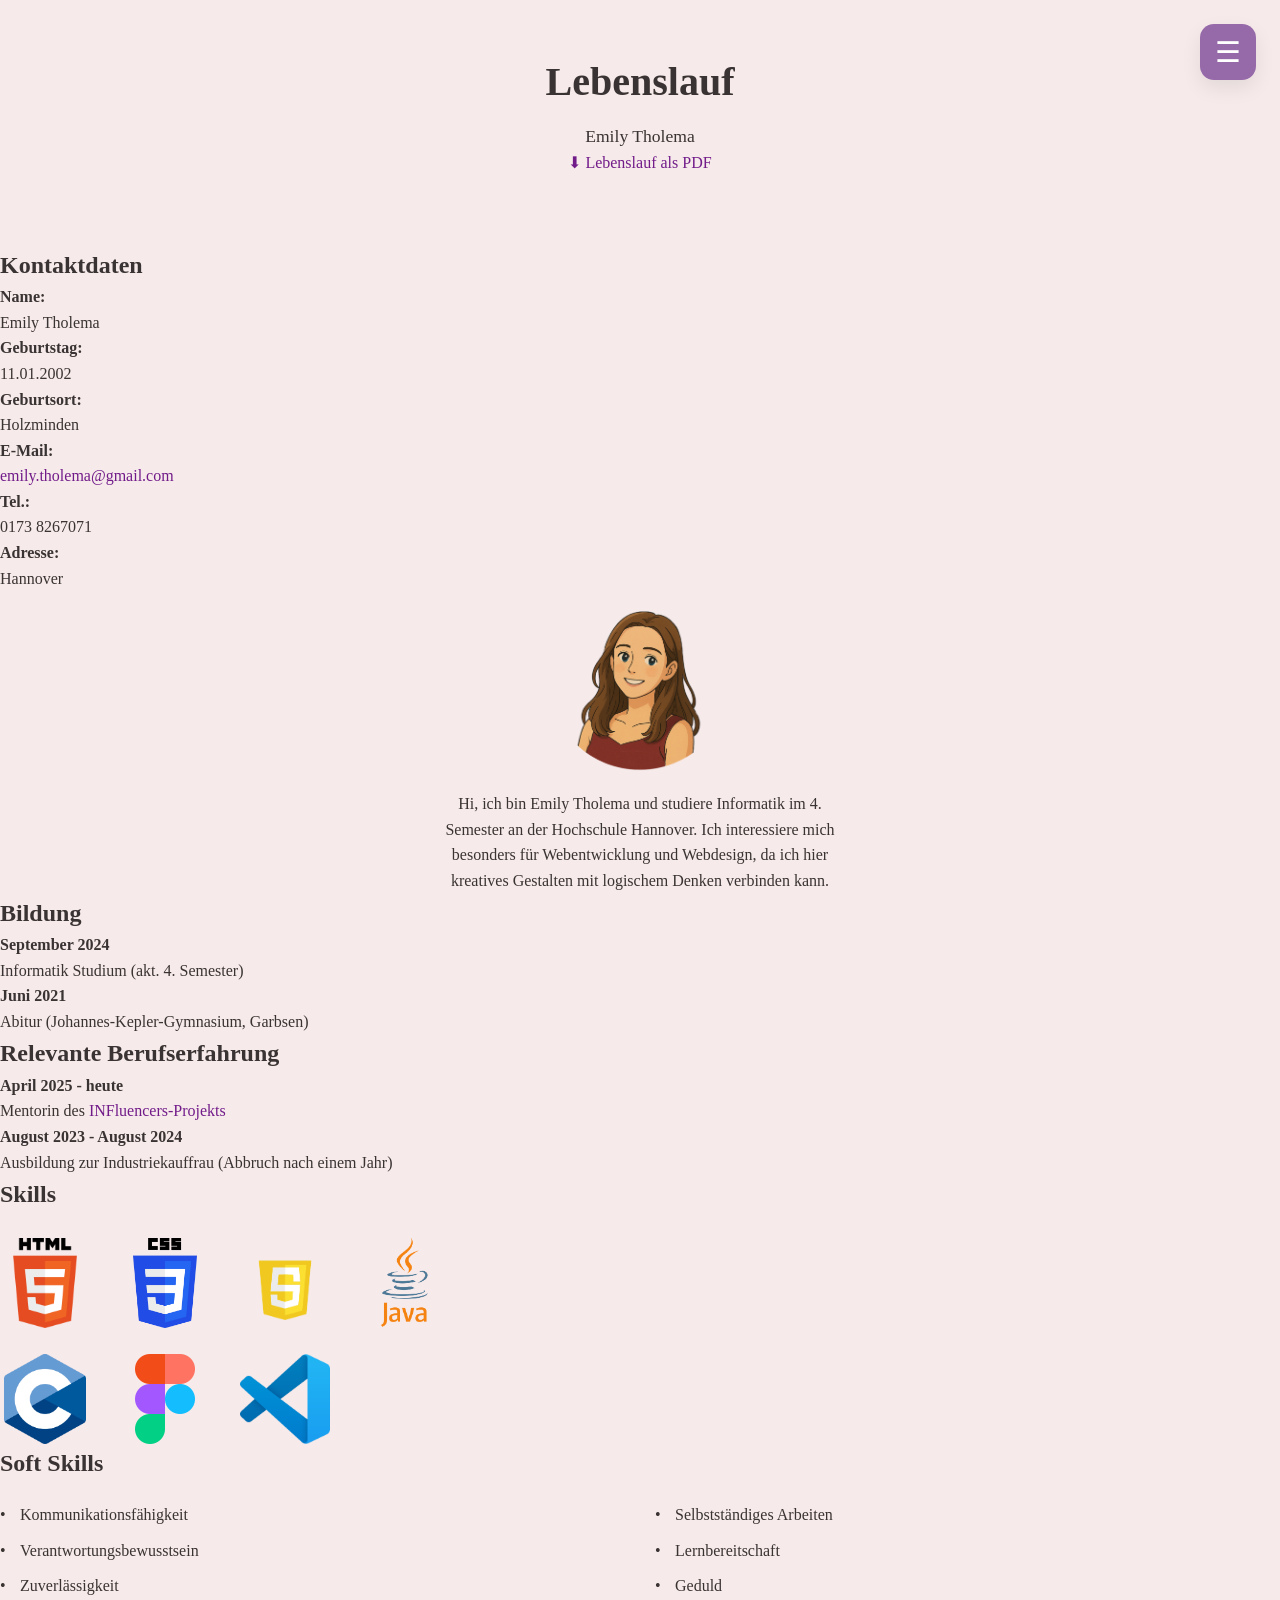
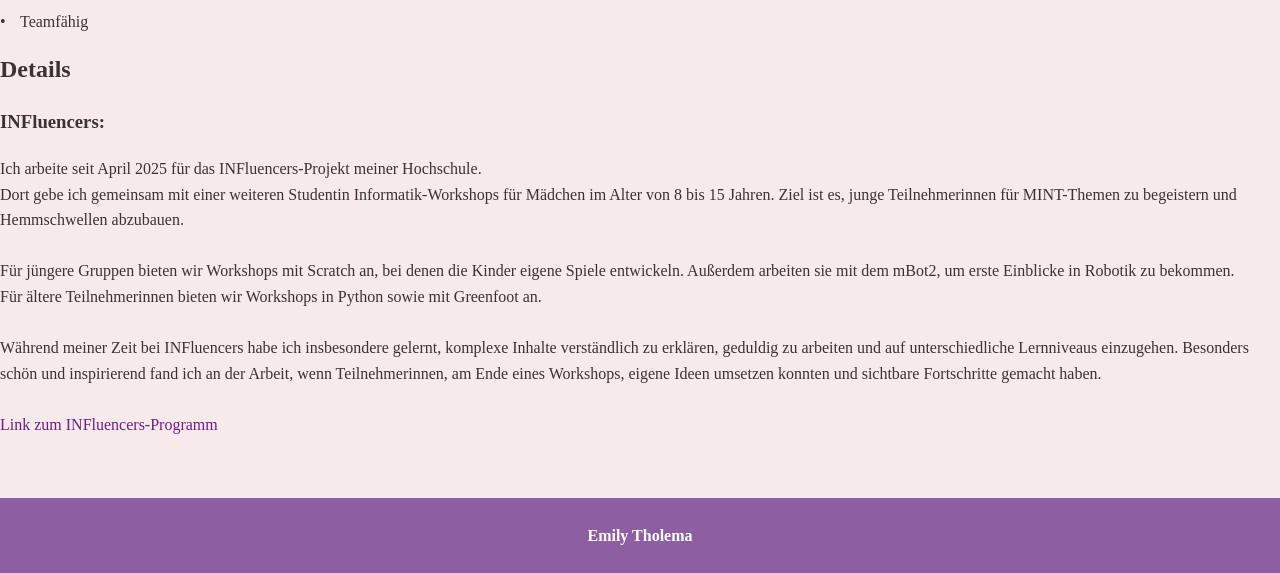
==== commit 7a9b2b32: "updateLebenslauf" ====
--- a/lebenslauf.html
+++ b/lebenslauf.html
@@ -6,113 +6,125 @@
     <meta name="viewport" content="width=device-width, initial-scale=1.0">
     <title>Emily Tholema – Portfolio</title>
     <link rel="stylesheet" href="style.css">
+    <script src="script.js" defer></script>
 </head>
 
-<body class="lebenslauf-seite">
-<div class="menu-container">
-    <button class="menu-button" id="menuButton" aria-label="Menü öffnen">
-        ☰
-    </button>
+<body class="lebenslauf-page">
+    <!-- Menü Dropdown -->
+    <div class="menu-container">
+        <button class="menu-button" id="menuButton" aria-label="Menü öffnen">
+            ☰
+        </button>
 
-    <div class="menu-dropdown" id="menuDropdown">
-        <a href="./index.html">Startseite</a>
-        <a href="./uni.html">Meine Hochschule</a>
-        <a href="./persönlich.html">Persönliches</a>
+        <div class="menu-dropdown" id="menuDropdown">
+            <a href="./index.html">Startseite</a>
+            <a href="./uni.html">Meine Hochschule</a>
+            <a href="./persoenlich.html">Persönliches</a>
+            
+        </div>
     </div>
-</div>
+
+    <!-- Header -->
     <header class="header-lebenslauf">
         <h1>Lebenslauf</h1>
         <p>Emily Tholema</p>
+        
+        <a href="./images/Lebenslauf.pdf" download class="pdf-btn">
+    ⬇ Lebenslauf als PDF
+</a>
     </header>
 
-    <section class="container-oben">
-        <div class="box kontaktdaten">
+    <section class="container-split">
+        <!-- Kontaktdaten -->
+        <div class="card kontaktdaten">
             <h2>Kontaktdaten</h2>
 
-            <div class="lebenslauf-zeile">
+            <div class="card-line">
                 <p class="label">Name:</p>
                 <p>Emily Tholema</p>
             </div>
 
-            <div class="lebenslauf-zeile">
+            <div class="card-line">
                 <p class="label">Geburtstag:</p>
                 <p>11.01.2002</p>
             </div>
 
-            <div class="lebenslauf-zeile">
+            <div class="card-line">
                 <p class="label">Geburtsort:</p>
                 <p>Holzminden</p>
             </div>
 
-            <div class="lebenslauf-zeile">
+            <div class="card-line">
                 <p class="label">E-Mail:</p>
                 <a href="mailto:emily.tholema@gmail.com">emily.tholema@gmail.com</a>
             </div>
 
-            <div class="lebenslauf-zeile">
+            <div class="card-line">
                 <p class="label">Tel.:</p>
                 <p>0173 8267071</p>
             </div>
 
-            <div class="lebenslauf-zeile">
+            <div class="card-line">
                 <p class="label">Adresse:</p>
                 <address>Hannover</address>
             </div>
         </div>
 
-        <div class="box profil">
-            <img src="./images/Emily.png" alt="Cartoon-Bild von Emily">
+        <!-- Profilbild -->
+        <div class="card profil">
+            <img src="./images/Emily.png" alt="Illustration von Emily Tholema">
             <p>
                 Hi, ich bin Emily Tholema und studiere Informatik im 4. Semester an der Hochschule Hannover.
-                Ich interessiere mich besonders für Webentwicklung und Webdesign, da ich gerne kreative und gleichzeitig
-                funktionale Webseiten entwickle.
+                Ich interessiere mich besonders für Webentwicklung und Webdesign, da ich hier kreatives Gestalten 
+                mit logischem Denken verbinden kann.
             </p>
         </div>
     </section>
 
     <!-- Bildung -->
-    <section class="container-unten">
+    <section class="full-container">
         <h2>Bildung</h2>
-        <div class="lebenslauf-zeile">
+        <div class="card-line">
             <p class="label">September 2024</p>
             <p>Informatik Studium (akt. 4. Semester)</p>
         </div>
-        <div class="lebenslauf-zeile">
+        <div class="card-line">
             <p class="label">Juni 2021</p>
-            <p>Abitur (Johannes-Kepler-Gymnasium)</p>
+            <p>Abitur (Johannes-Kepler-Gymnasium, Garbsen)</p>
         </div>
 
     </section>
 
     <!-- Berufserfahrung -->
-    <section class="container-unten">
+    <section class="full-container">
         <h2>Relevante Berufserfahrung</h2>
-        <div class="lebenslauf-zeile">
+        <div class="card-line">
             <p class="label">April 2025 - heute</p>
             <p>Mentorin des <a href="#INFla">INFluencers-Projekts</a></p>
         </div>
-        <div class="lebenslauf-zeile">
-            <p class="label">August 2022 - August 2023</p>
+        <div class="card-line">
+            <p class="label">August 2023 - August 2024</p>
             <p>Ausbildung zur Industriekauffrau (Abbruch nach einem Jahr)</p>
         </div>
     </section>
 
     <!-- Skills -->
-    <section class="container-skills">
-        <div class="box skills">
+    <section class="container-split">
+        <div class="card skills">
             <h2>Skills</h2>
 
             <div class="skills-icons">
-                <img src="./images/html.png" alt="HTML">
-                <img src="./images/css.png" alt="CSS">
-                <img src="./images/js.png" alt="JavaScript">
-                <img src="./images/java.png" alt="Java">
-                <img src="./images/c.png" alt="C">
-                <img src="./images/vs_code.png" alt="VS Code">
+                <img src="./images/html.png" alt="HTML-Logo">
+                <img src="./images/css.png" alt="CSS-Logo">
+                <img src="./images/js.png" alt="JavaScript-Logo">
+                <img src="./images/java.png" alt="Java-Logo">
+                <img src="./images/c.png" alt="C-Logo">
+                <img src="./images/Figma.png" alt="Figma-Logo">
+                <img src="./images/vs_code.png" alt="VS Code-Logo">
             </div>
         </div>
 
-        <div class="box softskills">
+        <div class="card softskills">
             <h2>Soft Skills</h2>
             <ul>
                 <li>Kommunikationsfähigkeit</li>
@@ -127,19 +139,19 @@
     </section>
 
     <!-- Details -->
-    <section class="container-unten">
+    <section class="full-container">
         <h2>Details</h2>
         <h3 id="INFla">INFluencers:</h3>
-        <p>Ich arbeite seit April 2025 für das INFluencers-Projekt meiner Hochschule.
+        <p>Ich arbeite seit April 2025 für das INFluencers-Projekt meiner Hochschule. <br>
 
-            Dort gebe ich gemeinsam mit einer weiteren Studentin Informatik-Workshops für Mädchen im Alter von 9 bis 15
+            Dort gebe ich gemeinsam mit einer weiteren Studentin Informatik-Workshops für Mädchen im Alter von 8 bis 15
             Jahren.
-            Ziel ist es, junge Teilnehmerinnen für MINT-Themen zu begeistern und Hemmschwellen abzubauen.
+            Ziel ist es, junge Teilnehmerinnen für MINT-Themen zu begeistern und Hemmschwellen abzubauen. <br><br>
 
             Für jüngere Gruppen bieten wir Workshops mit Scratch an, bei denen die Kinder eigene Spiele entwickeln.
-            Außerdem arbeiten sie mit dem mBot2, um erste Einblicke in Robotik zu bekommen.
+            Außerdem arbeiten sie mit dem mBot2, um erste Einblicke in Robotik zu bekommen. <br>
 
-            Für ältere Teilnehmerinnen bieten wir Workshops in Python sowie mit Greenfoot an.
+            Für ältere Teilnehmerinnen bieten wir Workshops in Python sowie mit Greenfoot an. <br><br>
 
             Während meiner Zeit bei INFluencers habe ich insbesondere gelernt, komplexe Inhalte verständlich zu
             erklären, geduldig zu arbeiten
@@ -152,28 +164,11 @@
             <a href="https://f4.hs-hannover.de/ueber-uns/initiativen/influencers-mentorinnenprogramm">Link zum
                 INFluencers-Programm</a>
         </p>
-
     </section>
 
     <footer>
         <p><b>Emily Tholema</b></p>
     </footer>
-<script>
-    const menuButton = document.getElementById("menuButton");
-    const menuDropdown = document.getElementById("menuDropdown");
-
-    menuButton.addEventListener("click", () => {
-        menuDropdown.classList.toggle("open");
-    });
-
-    document.addEventListener("click", (event) => {
-        const isClickInside = document.querySelector(".menu-container").contains(event.target);
-
-        if (!isClickInside) {
-            menuDropdown.classList.remove("open");
-        }
-    });
-</script>
 </body>
 
 </html>
